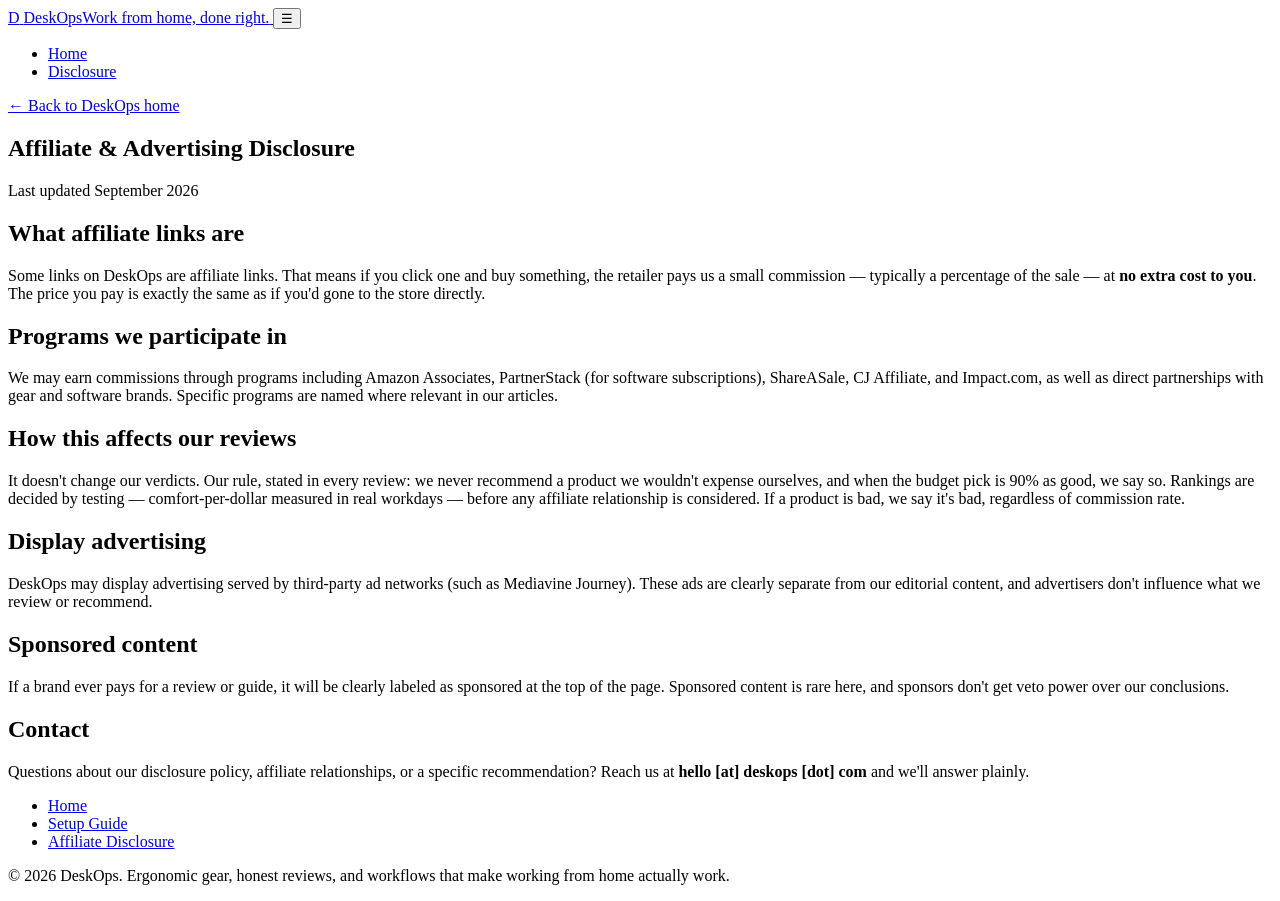
==== disclosure.html @ 0cdb8c2f "Initial upload: DeskOps - remote work setup" ====
<!DOCTYPE html>
<html lang="en">
<head>
  <meta charset="UTF-8">
  <meta name="viewport" content="width=device-width, initial-scale=1.0">
  <title>Affiliate &amp; Advertising Disclosure | DeskOps</title>
  <meta name="description" content="DeskOps affiliate and advertising disclosure: how we earn commissions, how ads work on this site, and how it affects our reviews.">
  <meta property="og:title" content="Affiliate &amp; Advertising Disclosure | DeskOps">
  <meta property="og:description" content="Plain-English disclosure: what affiliate links are, how DeskOps earns commissions, and our commitment to honest reviews.">
  <meta property="og:type" content="website">
  <link rel="stylesheet" href="styles.css">
  <!-- MEDIVAVINE/JOURNEY: paste ad network script here -->
</head>
<body>
  <header class="site-header">
    <div class="wrap">
      <a class="brand" href="index.html">
        <span class="brand-mark">D</span>
        <span><span class="brand-name">DeskOps</span><span class="brand-tag">Work from home, done right.</span></span>
      </a>
      <button class="nav-toggle" aria-label="Toggle navigation" onclick="document.getElementById('mainNav').classList.toggle('open')">&#9776;</button>
      <nav class="main-nav" id="mainNav" aria-label="Main navigation">
        <ul>
          <li><a href="index.html">Home</a></li>
          <li><a href="disclosure.html">Disclosure</a></li>
        </ul>
      </nav>
    </div>
  </header>

  <main>
    <div class="prose">
      <article>
        <p class="breadcrumb"><a href="index.html">&larr; Back to DeskOps home</a></p>
        <h1>Affiliate &amp; Advertising Disclosure</h1>
        <p class="article-meta">Last updated September 2026</p>

        <h2>What affiliate links are</h2>
        <p>Some links on DeskOps are affiliate links. That means if you click one and buy something, the retailer pays us a small commission — typically a percentage of the sale — at <strong>no extra cost to you</strong>. The price you pay is exactly the same as if you'd gone to the store directly.</p>

        <h2>Programs we participate in</h2>
        <p>We may earn commissions through programs including Amazon Associates, PartnerStack (for software subscriptions), ShareASale, CJ Affiliate, and Impact.com, as well as direct partnerships with gear and software brands. Specific programs are named where relevant in our articles.</p>

        <h2>How this affects our reviews</h2>
        <p>It doesn't change our verdicts. Our rule, stated in every review: we never recommend a product we wouldn't expense ourselves, and when the budget pick is 90% as good, we say so. Rankings are decided by testing — comfort-per-dollar measured in real workdays — before any affiliate relationship is considered. If a product is bad, we say it's bad, regardless of commission rate.</p>

        <h2>Display advertising</h2>
        <p>DeskOps may display advertising served by third-party ad networks (such as Mediavine Journey). These ads are clearly separate from our editorial content, and advertisers don't influence what we review or recommend.</p>

        <h2>Sponsored content</h2>
        <p>If a brand ever pays for a review or guide, it will be clearly labeled as sponsored at the top of the page. Sponsored content is rare here, and sponsors don't get veto power over our conclusions.</p>

        <h2>Contact</h2>
        <p>Questions about our disclosure policy, affiliate relationships, or a specific recommendation? Reach us at <strong>hello [at] deskops [dot] com</strong> and we'll answer plainly.</p>
      </article>
    </div>
  </main>

  <footer class="site-footer">
    <div class="wrap">
      <nav class="footer-nav" aria-label="Footer navigation">
        <ul>
          <li><a href="index.html">Home</a></li>
          <li><a href="articles/the-1500-ergonomic-home-office.html">Setup Guide</a></li>
          <li><a href="disclosure.html">Affiliate Disclosure</a></li>
        </ul>
      </nav>
      <p class="copyright">&copy; 2026 DeskOps. Ergonomic gear, honest reviews, and workflows that make working from home actually work.</p>
    </div>
  </footer>
</body>
</html>
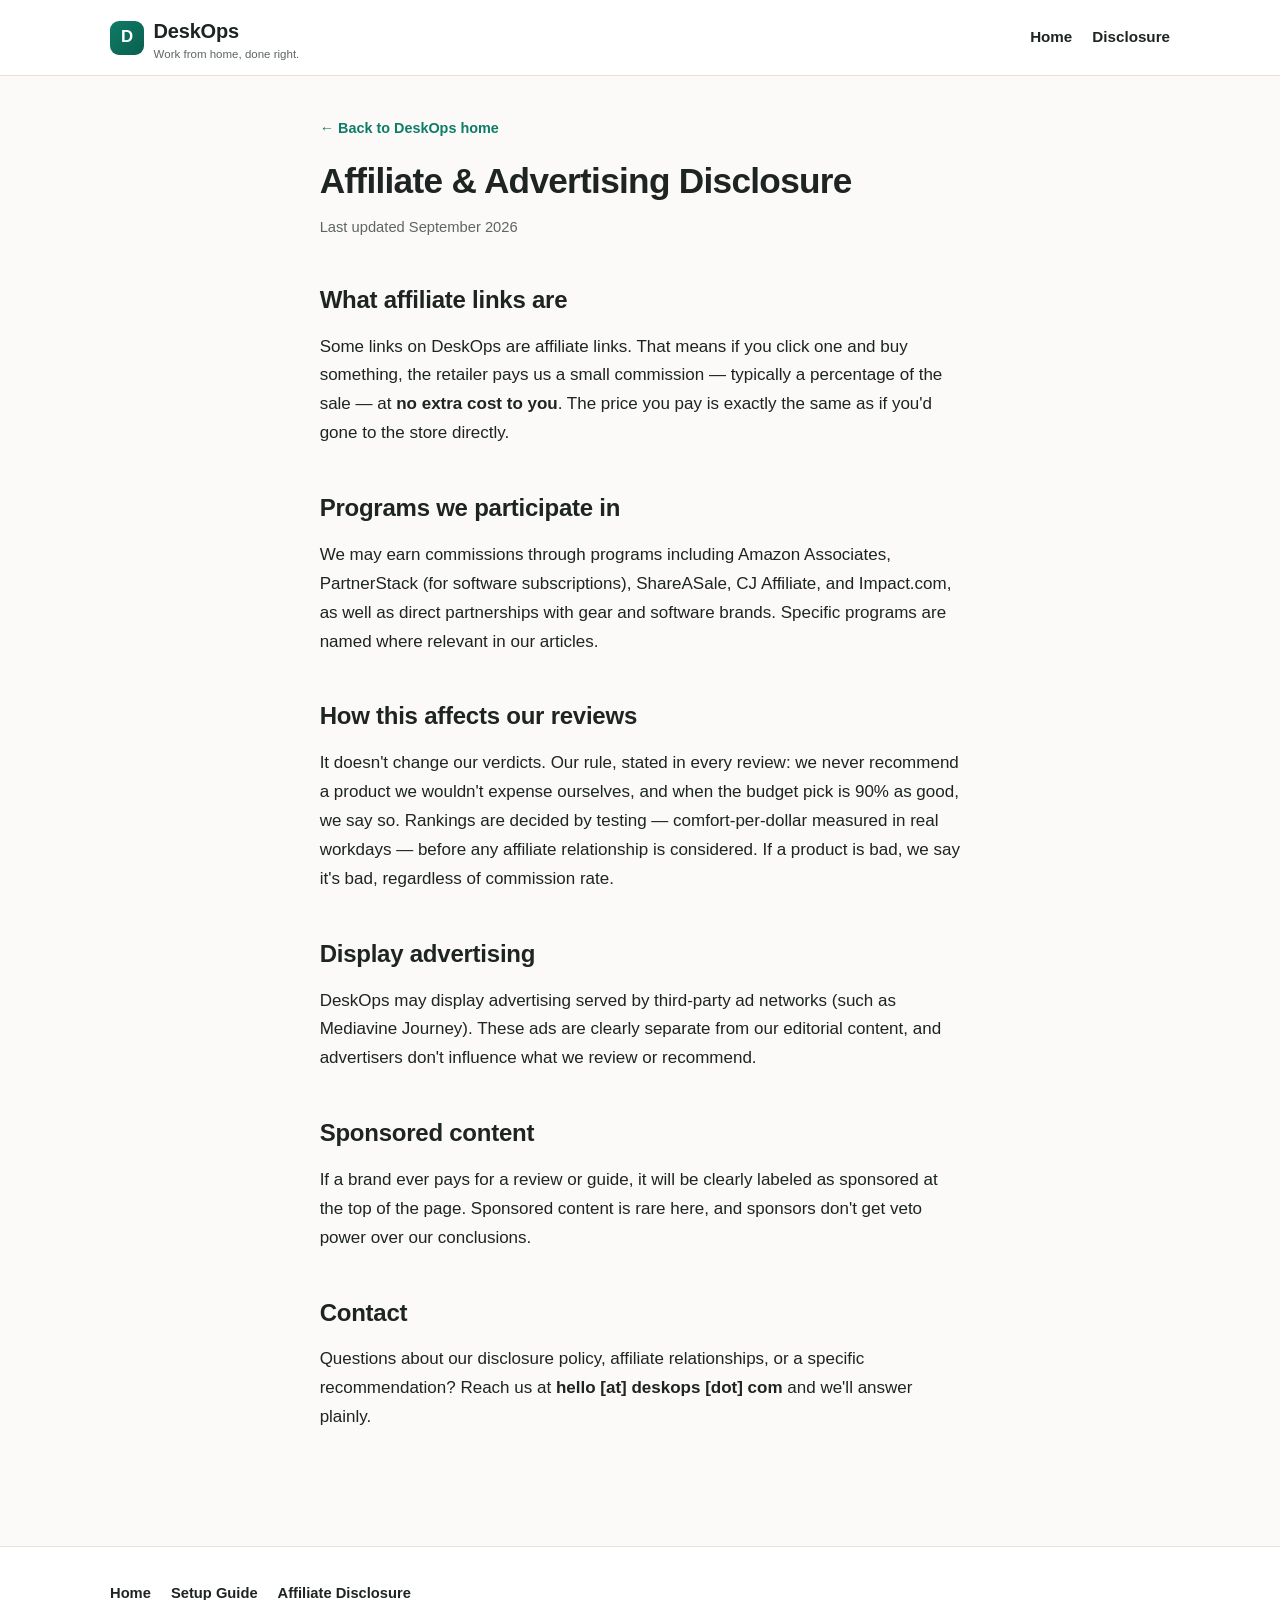
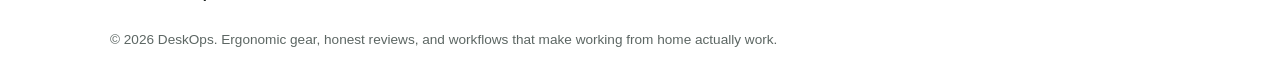
==== commit 11b349cc: "Improvement pass: update disclosure.html" ====
--- a/disclosure.html
+++ b/disclosure.html
@@ -18,7 +18,7 @@
         <span class="brand-mark">D</span>
         <span><span class="brand-name">DeskOps</span><span class="brand-tag">Work from home, done right.</span></span>
       </a>
-      <button class="nav-toggle" aria-label="Toggle navigation" onclick="document.getElementById('mainNav').classList.toggle('open')">&#9776;</button>
+      <button class="nav-toggle" aria-label="Toggle navigation" aria-expanded="false" aria-controls="mainNav" onclick="var n=document.getElementById('mainNav');this.setAttribute('aria-expanded',n.classList.toggle('open'))">&#9776;</button>
       <nav class="main-nav" id="mainNav" aria-label="Main navigation">
         <ul>
           <li><a href="index.html">Home</a></li>
--- a/styles.css
+++ b/styles.css
@@ -0,0 +1,199 @@
+/* DeskOps — editorial blog styles. Mobile-first, no frameworks. */
+:root {
+  --accent: #0e7c66;
+  --accent-dark: #0a5f4e;
+  --ink: #1d2422;
+  --muted: #5c6663;
+  --paper: #fbfaf8;
+  --card: #ffffff;
+  --line: #e6e1d9;
+  --soft: #f2efe9;
+  --radius: 12px;
+  --maxw: 72ch;
+}
+
+* { box-sizing: border-box; }
+
+html { -webkit-text-size-adjust: 100%; }
+
+body {
+  margin: 0;
+  font-family: -apple-system, BlinkMacSystemFont, "Segoe UI", Inter, Roboto,
+    "Helvetica Neue", Arial, sans-serif;
+  color: var(--ink);
+  background: var(--paper);
+  line-height: 1.7;
+  font-size: 1.0625rem;
+}
+
+/* ---------- Header & nav ---------- */
+.site-header {
+  border-bottom: 1px solid var(--line);
+  background: var(--card);
+  position: sticky;
+  top: 0;
+  z-index: 50;
+}
+.site-header .wrap {
+  display: flex;
+  align-items: center;
+  justify-content: space-between;
+  gap: 1rem;
+  padding: 0.85rem 1.25rem;
+  max-width: 1100px;
+  margin: 0 auto;
+}
+.brand { text-decoration: none; color: var(--ink); display: flex; align-items: center; gap: 0.6rem; }
+.brand-mark {
+  width: 34px; height: 34px; border-radius: 9px; flex: 0 0 34px;
+  background: linear-gradient(135deg, var(--accent), var(--accent-dark));
+  display: inline-flex; align-items: center; justify-content: center;
+  color: #fff; font-weight: 800; font-size: 1.05rem;
+}
+.brand-name { font-weight: 800; font-size: 1.25rem; letter-spacing: -0.01em; }
+.brand-tag { display: block; font-size: 0.72rem; color: var(--muted); font-weight: 400; line-height: 1.2; }
+
+.main-nav ul {
+  list-style: none; margin: 0; padding: 0;
+  display: flex; gap: 1.25rem; align-items: center;
+}
+.main-nav a { text-decoration: none; color: var(--ink); font-weight: 600; font-size: 0.95rem; }
+.main-nav a:hover { color: var(--accent); }
+.nav-toggle {
+  display: none;
+  background: none; border: 1px solid var(--line); border-radius: 8px;
+  padding: 0.45rem 0.65rem; font-size: 1.1rem; cursor: pointer; color: var(--ink);
+}
+
+/* ---------- Layout ---------- */
+.wrap { max-width: 1100px; margin: 0 auto; padding: 0 1.25rem; }
+main { display: block; }
+.prose { max-width: var(--maxw); margin: 0 auto; padding: 2.5rem 1.25rem 3rem; }
+
+/* ---------- Hero ---------- */
+.hero {
+  background: linear-gradient(180deg, #eef6f3 0%, var(--paper) 100%);
+  border-bottom: 1px solid var(--line);
+  padding: 3.5rem 0 3rem;
+  text-align: left;
+}
+.hero .kicker {
+  color: var(--accent); font-weight: 700; text-transform: uppercase;
+  letter-spacing: 0.08em; font-size: 0.8rem; margin: 0 0 0.75rem;
+}
+.hero h1 { font-size: 2.6rem; line-height: 1.12; margin: 0 0 0.75rem; letter-spacing: -0.02em; }
+.hero .tagline { font-size: 1.25rem; color: var(--muted); margin: 0 0 1rem; max-width: 44ch; }
+.hero .pitch { max-width: 62ch; margin: 0; color: var(--ink); }
+
+/* ---------- Cards ---------- */
+.section { padding: 2.75rem 0; }
+.section-title { font-size: 1.4rem; margin: 0 0 1.25rem; letter-spacing: -0.01em; }
+.card-grid {
+  display: grid; gap: 1.25rem;
+  grid-template-columns: repeat(auto-fill, minmax(280px, 1fr));
+}
+.card {
+  background: var(--card); border: 1px solid var(--line); border-radius: var(--radius);
+  padding: 1.35rem; display: flex; flex-direction: column; gap: 0.6rem;
+  transition: transform 0.15s ease, box-shadow 0.15s ease;
+}
+.card:hover { transform: translateY(-2px); box-shadow: 0 8px 24px rgba(14,124,102,0.10); }
+.card .pillar { font-size: 0.72rem; text-transform: uppercase; letter-spacing: 0.07em; color: var(--accent); font-weight: 700; margin: 0; }
+.card h3 { margin: 0; font-size: 1.12rem; line-height: 1.35; }
+.card h3 a { color: var(--ink); text-decoration: none; }
+.card h3 a:hover { color: var(--accent); }
+.card p { margin: 0; color: var(--muted); font-size: 0.95rem; }
+.card .read-more { margin-top: auto; font-weight: 700; color: var(--accent); text-decoration: none; font-size: 0.95rem; }
+
+.featured {
+  background: var(--card); border: 2px solid var(--accent); border-radius: var(--radius);
+  padding: 1.75rem; display: grid; gap: 1rem; grid-template-columns: 1fr;
+}
+.featured .flag { color: var(--accent); font-weight: 800; text-transform: uppercase; letter-spacing: 0.08em; font-size: 0.78rem; }
+.featured h2 { margin: 0; font-size: 1.7rem; line-height: 1.25; letter-spacing: -0.01em; }
+.featured h2 a { color: var(--ink); text-decoration: none; }
+.featured h2 a:hover { color: var(--accent); }
+.featured p { margin: 0; color: var(--muted); }
+
+.btn {
+  display: inline-block; background: var(--accent); color: #fff; font-weight: 700;
+  padding: 0.7rem 1.4rem; border-radius: 9px; text-decoration: none; font-size: 1rem;
+}
+.btn:hover { background: var(--accent-dark); }
+
+/* ---------- Newsletter card ---------- */
+.newsletter {
+  background: var(--ink); color: #f4f2ed; border-radius: var(--radius);
+  padding: 2rem; max-width: 640px;
+}
+.newsletter h2 { margin: 0 0 0.5rem; font-size: 1.4rem; }
+.newsletter p { margin: 0; color: #cfd4d1; }
+
+/* ---------- About / start here ---------- */
+.about { background: var(--soft); border-top: 1px solid var(--line); border-bottom: 1px solid var(--line); }
+.about h2 { font-size: 1.4rem; margin: 0 0 0.75rem; }
+.about p { max-width: 66ch; }
+
+/* ---------- Article pages ---------- */
+.breadcrumb { font-size: 0.9rem; margin: 0 0 1.25rem; }
+.breadcrumb a { color: var(--accent); text-decoration: none; font-weight: 600; }
+.article-meta { color: var(--muted); font-size: 0.92rem; margin: 0.75rem 0 1.5rem; }
+.byline { font-weight: 600; color: var(--ink); }
+.disclosure-note {
+  background: var(--soft); border: 1px solid var(--line); border-left: 4px solid var(--accent);
+  border-radius: 8px; padding: 0.85rem 1rem; font-size: 0.9rem; color: var(--muted);
+  margin: 0 0 1.75rem;
+}
+.disclosure-note a { color: var(--accent); font-weight: 600; }
+
+article h1 { font-size: 2.2rem; line-height: 1.2; letter-spacing: -0.02em; margin: 0; }
+article h2 { font-size: 1.5rem; margin: 2.5rem 0 0.75rem; letter-spacing: -0.01em; }
+article h3 { font-size: 1.15rem; margin: 1.75rem 0 0.5rem; }
+article p { margin: 0 0 1.1rem; }
+article ul, article ol { margin: 0 0 1.25rem; padding-left: 1.4rem; }
+article li { margin-bottom: 0.45rem; }
+
+.verdict {
+  background: #eef6f3; border: 1px solid #cfe3dc; border-radius: var(--radius);
+  padding: 1rem 1.25rem; margin: 1.25rem 0;
+}
+.verdict strong { color: var(--accent-dark); }
+
+table { width: 100%; border-collapse: collapse; margin: 1.25rem 0; font-size: 0.93rem; display: block; overflow-x: auto; }
+th, td { text-align: left; padding: 0.65rem 0.75rem; border-bottom: 1px solid var(--line); }
+th { background: var(--soft); font-weight: 700; white-space: nowrap; }
+tr:nth-child(even) td { background: #fdfcfb; }
+
+.faq { background: var(--card); border: 1px solid var(--line); border-radius: var(--radius); padding: 1.25rem 1.5rem; margin: 2.5rem 0; }
+.faq h2 { margin-top: 0; }
+.faq dt { font-weight: 700; margin: 1rem 0 0.25rem; }
+.faq dd { margin: 0 0 0.75rem; color: var(--muted); }
+
+.keep-reading { border-top: 2px solid var(--line); margin-top: 3rem; padding-top: 1.75rem; }
+.keep-reading h2 { font-size: 1.3rem; margin: 0 0 1rem; }
+.keep-reading ul { list-style: none; padding: 0; margin: 0; display: grid; gap: 0.6rem; }
+.keep-reading a { color: var(--accent); font-weight: 600; text-decoration: none; }
+.keep-reading a:hover { text-decoration: underline; }
+
+/* Decorative SVG divider used on articles */
+.deco { display: block; margin: 2.5rem auto; max-width: 100%; height: auto; }
+
+/* ---------- Footer ---------- */
+.site-footer { border-top: 1px solid var(--line); background: var(--card); margin-top: 3rem; }
+.site-footer .wrap { padding-top: 2rem; padding-bottom: 2rem; display: grid; gap: 1.25rem; }
+.footer-nav ul { list-style: none; margin: 0; padding: 0; display: flex; flex-wrap: wrap; gap: 1.25rem; }
+.footer-nav a { color: var(--ink); text-decoration: none; font-weight: 600; font-size: 0.92rem; }
+.footer-nav a:hover { color: var(--accent); }
+.copyright { color: var(--muted); font-size: 0.85rem; margin: 0; }
+
+/* ---------- Responsive ---------- */
+@media (max-width: 720px) {
+  .nav-toggle { display: inline-block; }
+  .main-nav { display: none; width: 100%; }
+  .main-nav.open { display: block; }
+  .site-header .wrap { flex-wrap: wrap; }
+  .main-nav ul { flex-direction: column; align-items: flex-start; gap: 0.9rem; padding: 1rem 0 0.5rem; }
+  .hero h1 { font-size: 2rem; }
+  article h1 { font-size: 1.7rem; }
+  body { font-size: 1rem; }
+}
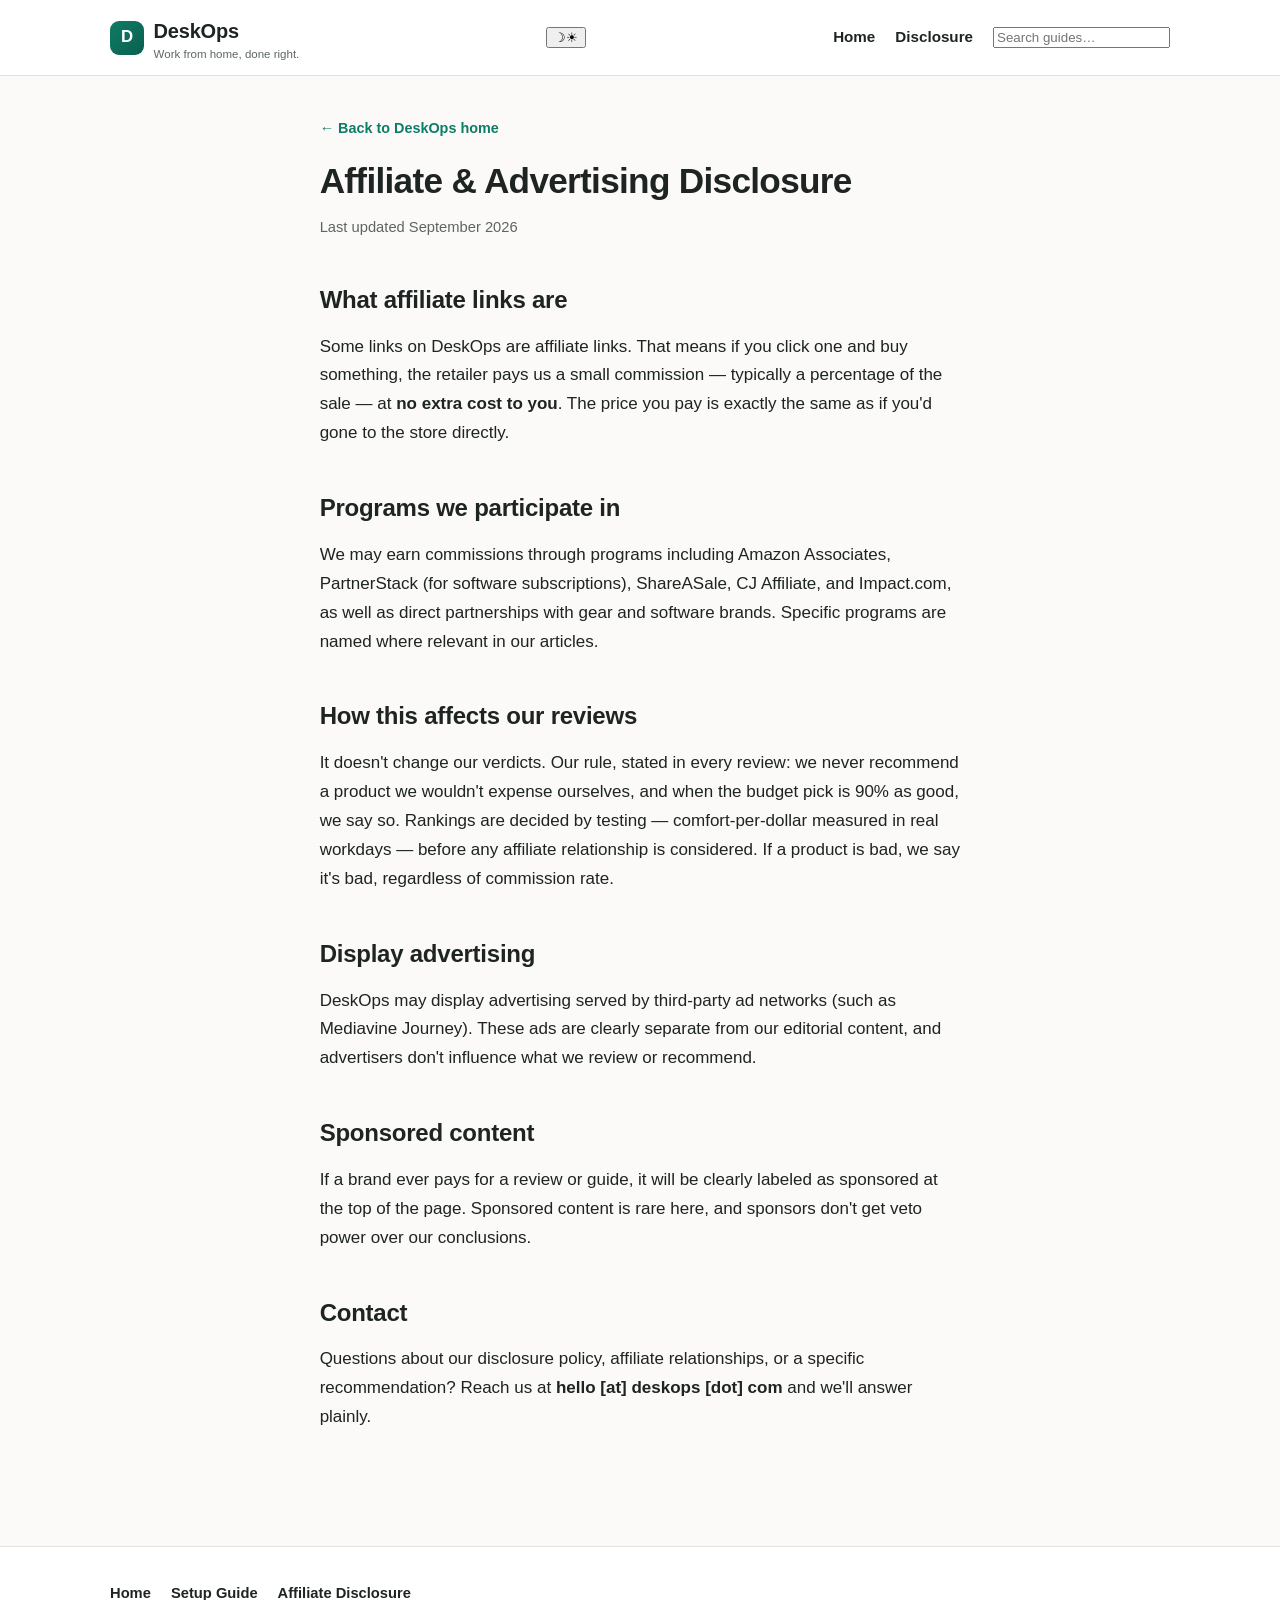
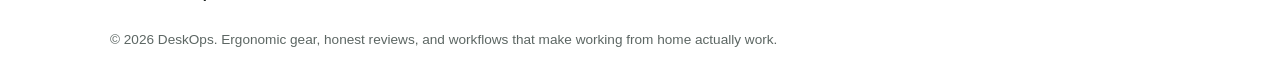
==== commit db9342f8: "Update disclosure.html (functionality upgrade)" ====
--- a/disclosure.html
+++ b/disclosure.html
@@ -8,6 +8,7 @@
   <meta property="og:title" content="Affiliate &amp; Advertising Disclosure | DeskOps">
   <meta property="og:description" content="Plain-English disclosure: what affiliate links are, how DeskOps earns commissions, and our commitment to honest reviews.">
   <meta property="og:type" content="website">
+  <script>(function(){try{var t=localStorage.getItem("deskops-theme")||(window.matchMedia&&matchMedia("(prefers-color-scheme: dark)").matches?"dark":"light");if(t)document.documentElement.setAttribute("data-theme",t);}catch(e){}})();</script>
   <link rel="stylesheet" href="styles.css">
   <!-- MEDIVAVINE/JOURNEY: paste ad network script here -->
 </head>
@@ -18,11 +19,13 @@
         <span class="brand-mark">D</span>
         <span><span class="brand-name">DeskOps</span><span class="brand-tag">Work from home, done right.</span></span>
       </a>
+      <button class="theme-toggle" id="themeToggle" aria-label="Switch to dark mode" aria-pressed="false"><span class="icon-moon" aria-hidden="true">&#9789;</span><span class="icon-sun" aria-hidden="true">&#9728;</span></button>
       <button class="nav-toggle" aria-label="Toggle navigation" aria-expanded="false" aria-controls="mainNav" onclick="var n=document.getElementById('mainNav');this.setAttribute('aria-expanded',n.classList.toggle('open'))">&#9776;</button>
       <nav class="main-nav" id="mainNav" aria-label="Main navigation">
         <ul>
           <li><a href="index.html">Home</a></li>
           <li><a href="disclosure.html">Disclosure</a></li>
+        <li class="nav-search"><form class="site-search" role="search" aria-label="Site search"><input type="search" placeholder="Search guides&hellip;" aria-label="Search articles"><ul class="search-results" hidden></ul></form></li>
         </ul>
       </nav>
     </div>
@@ -68,5 +71,6 @@
       <p class="copyright">&copy; 2026 DeskOps. Ergonomic gear, honest reviews, and workflows that make working from home actually work.</p>
     </div>
   </footer>
+  <script src="assets/site.js" defer></script>
 </body>
 </html>
--- a/styles.css
+++ b/styles.css
@@ -85,7 +85,34 @@
 .hero .tagline { font-size: 1.25rem; color: var(--muted); margin: 0 0 1rem; max-width: 44ch; }
 .hero .pitch { max-width: 62ch; margin: 0; color: var(--ink); }
 
-/* ---------- Cards ---------- */
+.card { position: relative; overflow: hidden; }
+.card-art {
+  margin: -1.35rem -1.35rem 0.1rem;
+  border-radius: var(--radius) var(--radius) 0 0;
+  min-height: 118px;
+  display: flex; align-items: flex-end;
+  padding: 0.85rem 1.1rem;
+  color: #fff; font-weight: 800; font-size: 0.82rem;
+  text-transform: uppercase; letter-spacing: 0.07em;
+  background: linear-gradient(135deg, var(--accent), var(--accent-dark));
+}
+.card-art span { text-shadow: 0 1px 3px rgba(0,0,0,0.35); }
+.card-art.variant-1 { background: linear-gradient(135deg, #0e7c66, #074a3d); }
+.card-art.variant-2 { background: linear-gradient(135deg, #2e6e8e, #1b4258); }
+.card-art.variant-3 { background: linear-gradient(135deg, #33646b, #1e3d44); }
+.card-art.variant-4 { background: linear-gradient(135deg, #6d5aa5, #453a6e); }
+.card-art.variant-5 { background: linear-gradient(135deg, #8a6a2f, #5c451c); }
+.card-art.variant-6 { background: linear-gradient(135deg, #4a7d5b, #2e523b); }
+.card-art.variant-7 { background: linear-gradient(135deg, #93505a, #613238); }
+
+/* ---------- Focus visibility (keyboard accessibility) ---------- */
+a:focus-visible, button:focus-visible {
+  outline: 3px solid var(--accent);
+  outline-offset: 2px;
+  border-radius: 4px;
+}
+
+/* ---------- Cards (continued) ---------- */
 .section { padding: 2.75rem 0; }
 .section-title { font-size: 1.4rem; margin: 0 0 1.25rem; letter-spacing: -0.01em; }
 .card-grid {
